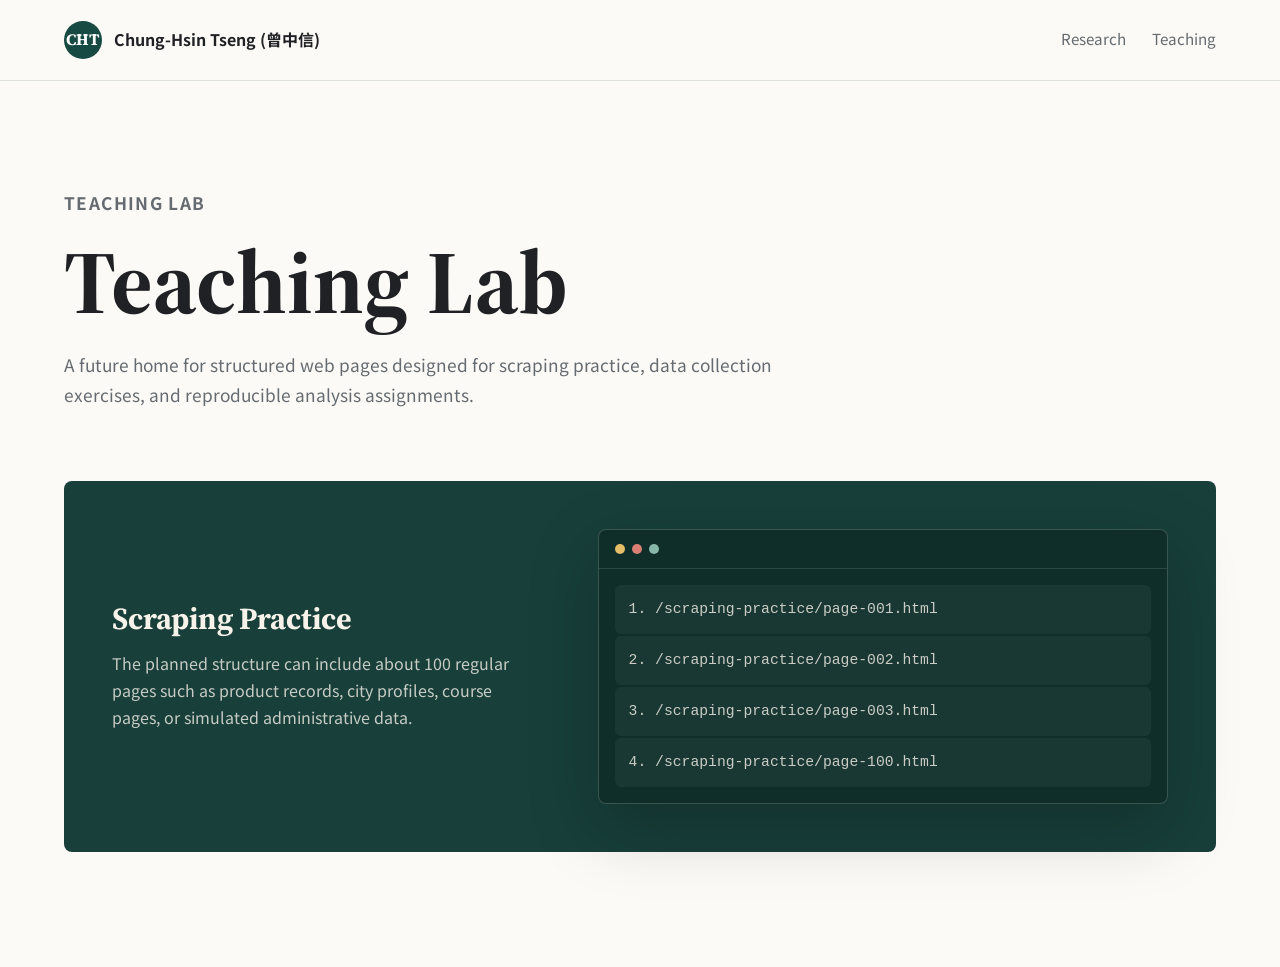
==== lab.html @ 519c1d67 "Initial academic website" ====
<!doctype html>
<html lang="en">
  <head>
    <meta charset="utf-8">
    <meta name="viewport" content="width=device-width, initial-scale=1">
    <title>Teaching Lab | Chung-Hsin Tseng (曾中信)</title>
    <link rel="preconnect" href="https://fonts.googleapis.com">
    <link rel="preconnect" href="https://fonts.gstatic.com" crossorigin>
    <link
      href="https://fonts.googleapis.com/css2?family=Noto+Sans+TC:wght@400;500;700&family=Source+Serif+4:opsz,wght@8..60,600;8..60,700&display=swap"
      rel="stylesheet"
    >
    <link rel="stylesheet" href="styles.css">
  </head>
  <body>
    <header class="site-header">
      <a class="brand" href="index.html" aria-label="Chung-Hsin Tseng homepage">
        <span class="brand-mark">CHT</span>
        <span>Chung-Hsin Tseng (曾中信)</span>
      </a>
      <nav class="nav" aria-label="Primary navigation">
        <a href="research.html">Research</a>
        <a href="teaching.html">Teaching</a>
      </nav>
    </header>

    <main class="page-main">
      <section class="page-intro">
        <p class="eyebrow">Teaching Lab</p>
        <h1>Teaching Lab</h1>
        <p>
          A future home for structured web pages designed for scraping practice,
          data collection exercises, and reproducible analysis assignments.
        </p>
      </section>

      <section class="lab-preview" aria-label="Scraping practice preview">
        <div>
          <h2>Scraping Practice</h2>
          <p>
            The planned structure can include about 100 regular pages such as
            product records, city profiles, course pages, or simulated administrative data.
          </p>
        </div>
        <div class="lab-panel">
          <div class="panel-bar">
            <span></span>
            <span></span>
            <span></span>
          </div>
          <ol>
            <li><a href="#">/scraping-practice/page-001.html</a></li>
            <li><a href="#">/scraping-practice/page-002.html</a></li>
            <li><a href="#">/scraping-practice/page-003.html</a></li>
            <li><a href="#">/scraping-practice/page-100.html</a></li>
          </ol>
        </div>
      </section>
    </main>
  </body>
</html>
---- styles.css ----
:root {
  --ink: #202124;
  --muted: #656b70;
  --line: #d9ded8;
  --paper: #fbfaf6;
  --panel: #fffdf9;
  --soft: #eef2ed;
  --accent: #276b5f;
  --accent-dark: #164a42;
  --gold: #b9862d;
  --shadow: 0 24px 70px rgba(31, 38, 34, 0.14);
}

* {
  box-sizing: border-box;
}

html {
  scroll-behavior: smooth;
}

body {
  margin: 0;
  color: var(--ink);
  background: var(--paper);
  font-family: "Noto Sans TC", system-ui, -apple-system, BlinkMacSystemFont, "Segoe UI", sans-serif;
  line-height: 1.7;
}

a {
  color: inherit;
  text-decoration: none;
}

img {
  display: block;
  max-width: 100%;
}

.site-header {
  position: sticky;
  top: 0;
  z-index: 20;
  display: flex;
  align-items: center;
  justify-content: space-between;
  gap: 24px;
  padding: 18px clamp(20px, 5vw, 72px);
  background: rgba(251, 250, 246, 0.94);
  border-bottom: 1px solid rgba(217, 222, 216, 0.9);
  backdrop-filter: blur(16px);
}

.site-header.is-scrolled {
  box-shadow: 0 12px 30px rgba(31, 38, 34, 0.08);
}

.brand {
  display: inline-flex;
  align-items: center;
  gap: 12px;
  font-weight: 700;
}

.brand-mark {
  display: inline-grid;
  width: 38px;
  height: 38px;
  place-items: center;
  color: #fff;
  background: var(--accent-dark);
  border-radius: 50%;
  font-family: "Source Serif 4", Georgia, serif;
}

.nav {
  display: flex;
  align-items: center;
  gap: clamp(14px, 2vw, 28px);
  color: var(--muted);
  font-size: 0.95rem;
}

.nav a {
  padding: 8px 0;
  border-bottom: 2px solid transparent;
}

.nav a:hover,
.nav a:focus-visible,
.nav a[aria-current="page"] {
  color: var(--accent-dark);
  border-color: var(--gold);
}

.home-hero {
  display: grid;
  grid-template-columns: minmax(0, 0.95fr) minmax(320px, 1.05fr);
  align-items: start;
  gap: clamp(28px, 5vw, 78px);
  padding: clamp(34px, 5vw, 64px) clamp(20px, 5vw, 72px) 42px;
}

.home-hero-copy {
  max-width: 760px;
}

.eyebrow {
  margin: 0 0 14px;
  color: var(--accent);
  font-size: 0.78rem;
  font-weight: 700;
  letter-spacing: 0.08em;
  text-transform: uppercase;
}

h1,
h2 {
  margin: 0;
  font-family: "Source Serif 4", Georgia, serif;
  line-height: 1.12;
}

h1 {
  font-size: clamp(2.8rem, 5.6vw, 5.4rem);
}

h2 {
  font-size: clamp(1.55rem, 2.4vw, 2.15rem);
}

p {
  margin: 0;
}

.hero-lede {
  max-width: 610px;
  margin-top: 16px;
  color: var(--muted);
  font-size: clamp(1.04rem, 1.4vw, 1.18rem);
}

.hero-role {
  margin-top: 18px;
  color: var(--accent-dark);
  font-weight: 700;
}

.hero-contact {
  margin-top: 14px;
  color: var(--accent-dark);
  font-weight: 700;
}

.hero-contact a {
  text-decoration: underline;
  text-decoration-color: rgba(39, 107, 95, 0.28);
  text-underline-offset: 4px;
}

.hero-actions {
  display: flex;
  flex-wrap: wrap;
  gap: 12px;
  margin-top: 34px;
}

.button {
  display: inline-flex;
  align-items: center;
  justify-content: center;
  min-height: 46px;
  padding: 11px 18px;
  border: 1px solid var(--accent-dark);
  border-radius: 6px;
  font-weight: 700;
}

.button.primary {
  color: #fff;
  background: var(--accent-dark);
}

.button.secondary {
  color: var(--accent-dark);
  background: transparent;
}

.button:hover,
.button:focus-visible {
  transform: translateY(-1px);
}

.home-hero-media {
  margin: 0;
}

.home-hero-media img {
  width: 100%;
  aspect-ratio: 16 / 11;
  object-fit: cover;
  border-radius: 8px;
  box-shadow: var(--shadow);
}

.home-paths {
  display: grid;
  grid-template-columns: repeat(2, minmax(0, 1fr));
  border-top: 1px solid var(--line);
  border-bottom: 1px solid var(--line);
}

.path-card {
  display: grid;
  align-content: start;
  gap: 12px;
  min-height: 220px;
  padding: clamp(26px, 4vw, 46px);
  background: var(--panel);
  border-right: 1px solid var(--line);
}

.path-card:last-child {
  border-right: 0;
}

.path-card span {
  color: var(--gold);
  font-family: "Source Serif 4", Georgia, serif;
  font-weight: 700;
}

.path-card p {
  color: var(--muted);
}

.path-card:hover,
.path-card:focus-visible {
  background: var(--soft);
}

.page-main {
  padding: clamp(52px, 7vw, 90px) clamp(20px, 5vw, 72px) clamp(70px, 9vw, 120px);
}

.page-intro {
  max-width: 860px;
  margin-bottom: clamp(38px, 6vw, 72px);
}

.page-intro h1 {
  font-size: clamp(3.2rem, 7vw, 6.4rem);
}

.page-intro p {
  max-width: 720px;
  margin-top: 18px;
  color: var(--muted);
  font-size: 1.08rem;
}

.content-list {
  display: grid;
  gap: 1px;
  max-width: 980px;
  border: 1px solid var(--line);
  background: var(--line);
}

.content-list article {
  display: grid;
  grid-template-columns: minmax(180px, 0.38fr) minmax(0, 0.62fr);
  gap: 24px;
  padding: clamp(24px, 4vw, 38px);
  background: var(--panel);
}

.content-list p {
  color: var(--muted);
}

.course-list {
  display: grid;
  grid-template-columns: repeat(2, minmax(0, 1fr));
  gap: 14px;
  max-width: 980px;
}

.course-item {
  padding: clamp(22px, 4vw, 34px);
  background: var(--panel);
  border: 1px solid var(--line);
  border-radius: 8px;
}

.course-item h2 {
  font-family: "Noto Sans TC", system-ui, sans-serif;
  font-size: clamp(1.2rem, 2vw, 1.45rem);
}

.course-item p {
  margin-top: 8px;
  color: var(--muted);
}

.research-section {
  max-width: 1040px;
  margin-top: clamp(46px, 7vw, 82px);
}

.research-section:first-of-type {
  margin-top: 0;
}

.research-section > h2 {
  margin-bottom: 18px;
}

.publication-list {
  display: grid;
  gap: 14px;
}

.publication-item,
.grant-item {
  padding: clamp(22px, 4vw, 34px);
  background: var(--panel);
  border: 1px solid var(--line);
  border-radius: 8px;
}

.publication-item h3,
.grant-item h3 {
  margin: 0;
  font-size: clamp(1.12rem, 2vw, 1.35rem);
  line-height: 1.35;
}

.publication-item h3 a {
  color: var(--accent-dark);
  text-decoration: underline;
  text-decoration-color: rgba(39, 107, 95, 0.3);
  text-underline-offset: 4px;
}

.pub-meta {
  margin-bottom: 8px;
  color: var(--gold);
  font-size: 0.82rem;
  font-weight: 700;
  letter-spacing: 0.06em;
  text-transform: uppercase;
}

.pub-authors,
.pub-venue,
.pub-translation {
  margin-top: 8px;
  color: var(--muted);
}

.pub-translation {
  font-style: italic;
}

.section-note {
  max-width: 760px;
  margin: -6px 0 20px;
  color: var(--muted);
}

.section-note a {
  color: var(--accent-dark);
  font-weight: 700;
  text-decoration: underline;
  text-decoration-color: rgba(39, 107, 95, 0.28);
  text-underline-offset: 4px;
}

.grant-list {
  display: grid;
  gap: 12px;
}

details {
  margin-top: 16px;
  color: var(--muted);
}

summary {
  width: max-content;
  cursor: pointer;
  color: var(--accent-dark);
  font-weight: 700;
}

details p {
  max-width: 850px;
  margin-top: 10px;
}

.lab-preview {
  display: grid;
  grid-template-columns: minmax(0, 0.85fr) minmax(320px, 1.15fr);
  gap: clamp(28px, 5vw, 72px);
  align-items: center;
  max-width: 1180px;
  padding: clamp(28px, 5vw, 48px);
  color: #f7f3ea;
  background: #183f3a;
  border-radius: 8px;
}

.lab-preview p {
  margin-top: 14px;
  color: rgba(247, 243, 234, 0.78);
}

.lab-panel {
  overflow: hidden;
  border: 1px solid rgba(255, 255, 255, 0.18);
  border-radius: 8px;
  background: #0f2e2a;
  box-shadow: 0 24px 70px rgba(0, 0, 0, 0.22);
}

.panel-bar {
  display: flex;
  gap: 7px;
  padding: 14px 16px;
  border-bottom: 1px solid rgba(255, 255, 255, 0.12);
}

.panel-bar span {
  width: 10px;
  height: 10px;
  border-radius: 50%;
  background: #e5bd66;
}

.panel-bar span:nth-child(2) {
  background: #d98072;
}

.panel-bar span:nth-child(3) {
  background: #86b7a9;
}

.lab-panel ol {
  display: grid;
  gap: 2px;
  margin: 0;
  padding: 16px;
  list-style-position: inside;
}

.lab-panel li {
  padding: 12px 14px;
  color: rgba(247, 243, 234, 0.8);
  background: rgba(255, 255, 255, 0.045);
  border-radius: 6px;
  font-family: Consolas, "Liberation Mono", monospace;
  font-size: 0.92rem;
}

.footer {
  display: flex;
  align-items: flex-start;
  justify-content: space-between;
  gap: 24px;
  padding: 36px clamp(20px, 5vw, 72px);
  color: var(--muted);
  background: var(--panel);
  border-top: 1px solid var(--line);
}

.footer p {
  margin-top: 6px;
}

.footer-links {
  display: flex;
  flex-wrap: wrap;
  gap: 16px;
}

.footer-links a,
.footer-links span {
  color: var(--accent-dark);
  font-weight: 700;
}

@media (max-width: 920px) {
  .site-header {
    position: static;
    align-items: flex-start;
    flex-direction: column;
  }

  .nav {
    flex-wrap: wrap;
  }

  .home-hero,
  .lab-preview {
    grid-template-columns: 1fr;
  }

  .home-hero {
    min-height: auto;
  }

  .home-hero-media {
    order: -1;
  }

  .home-paths {
    grid-template-columns: 1fr;
  }

  .path-card {
    min-height: 0;
    border-right: 0;
    border-bottom: 1px solid var(--line);
  }

  .path-card:last-child {
    border-bottom: 0;
  }

  .content-list article {
    grid-template-columns: 1fr;
    gap: 12px;
  }

  .course-list {
    grid-template-columns: 1fr;
  }
}

@media (max-width: 620px) {
  .brand {
    width: 100%;
  }

  .nav {
    width: 100%;
    justify-content: space-between;
    gap: 8px 14px;
    font-size: 0.88rem;
  }

  h1,
  .page-intro h1 {
    font-size: 2.6rem;
  }

  .hero-actions,
  .footer,
  .footer-links {
    flex-direction: column;
  }

  .button {
    width: 100%;
  }

  .lab-panel li {
    font-size: 0.78rem;
    overflow-wrap: anywhere;
  }
}
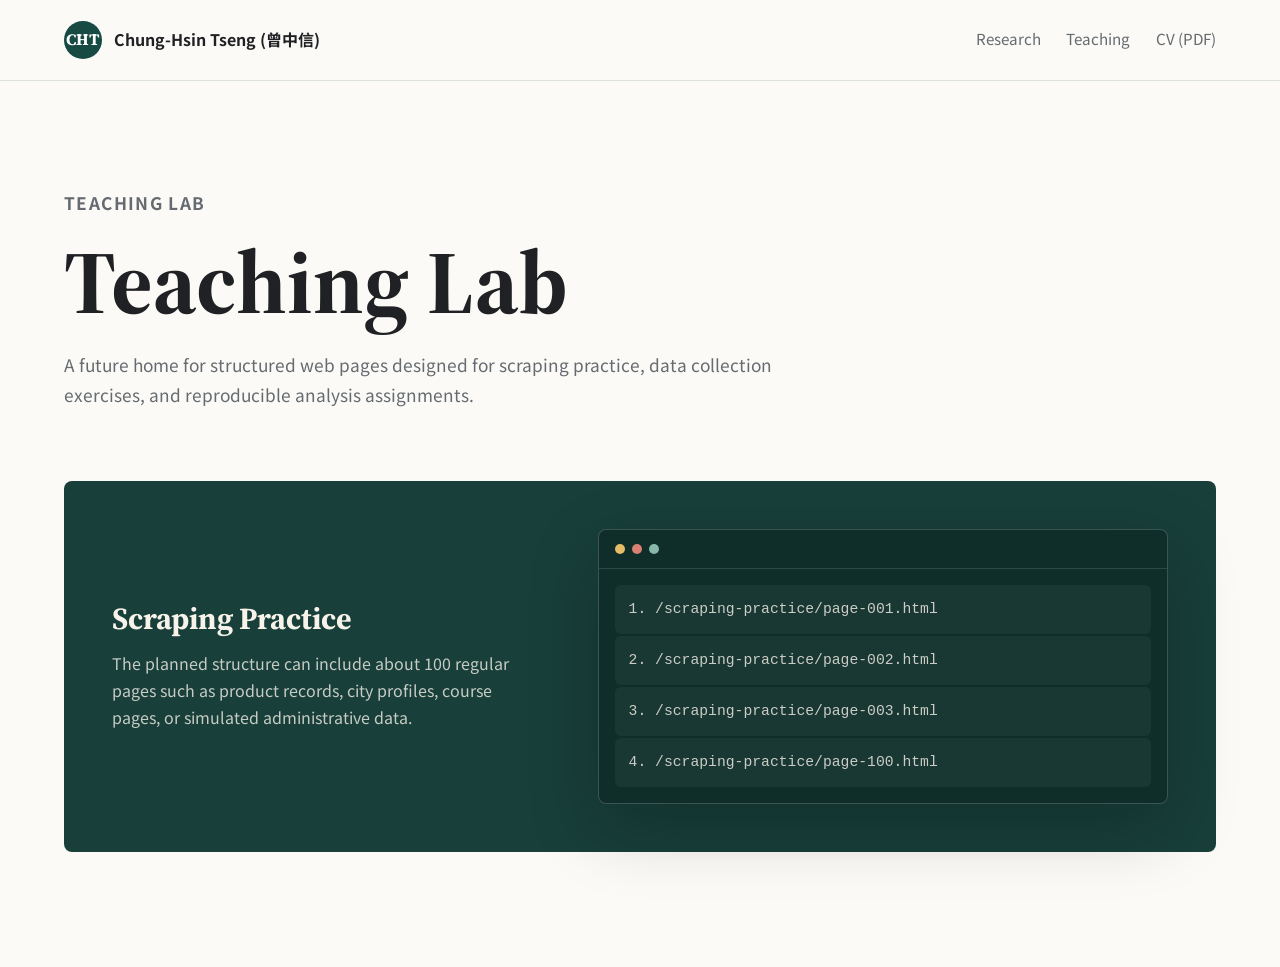
==== commit 898025b6: "Sync academic CV, research grants, and teaching history" ====
--- a/lab.html
+++ b/lab.html
@@ -21,6 +21,7 @@
       <nav class="nav" aria-label="Primary navigation">
         <a href="research.html">Research</a>
         <a href="teaching.html">Teaching</a>
+        <a href="assets/Chung-Hsin_Tseng_Academic_CV.pdf" target="_blank" rel="noopener">CV (PDF)</a>
       </nav>
     </header>
 
--- a/styles.css
+++ b/styles.css
@@ -293,7 +293,9 @@
   border-radius: 8px;
 }
 
-.course-item h2 {
+.course-item h2,
+.course-item h3 {
+  margin: 0;
   font-family: "Noto Sans TC", system-ui, sans-serif;
   font-size: clamp(1.2rem, 2vw, 1.45rem);
 }
@@ -301,6 +303,13 @@
 .course-item p {
   margin-top: 8px;
   color: var(--muted);
+}
+
+.teaching-note {
+  max-width: 980px;
+  margin-top: 28px;
+  color: var(--muted);
+  font-size: 0.875rem;
 }
 
 .research-section {
